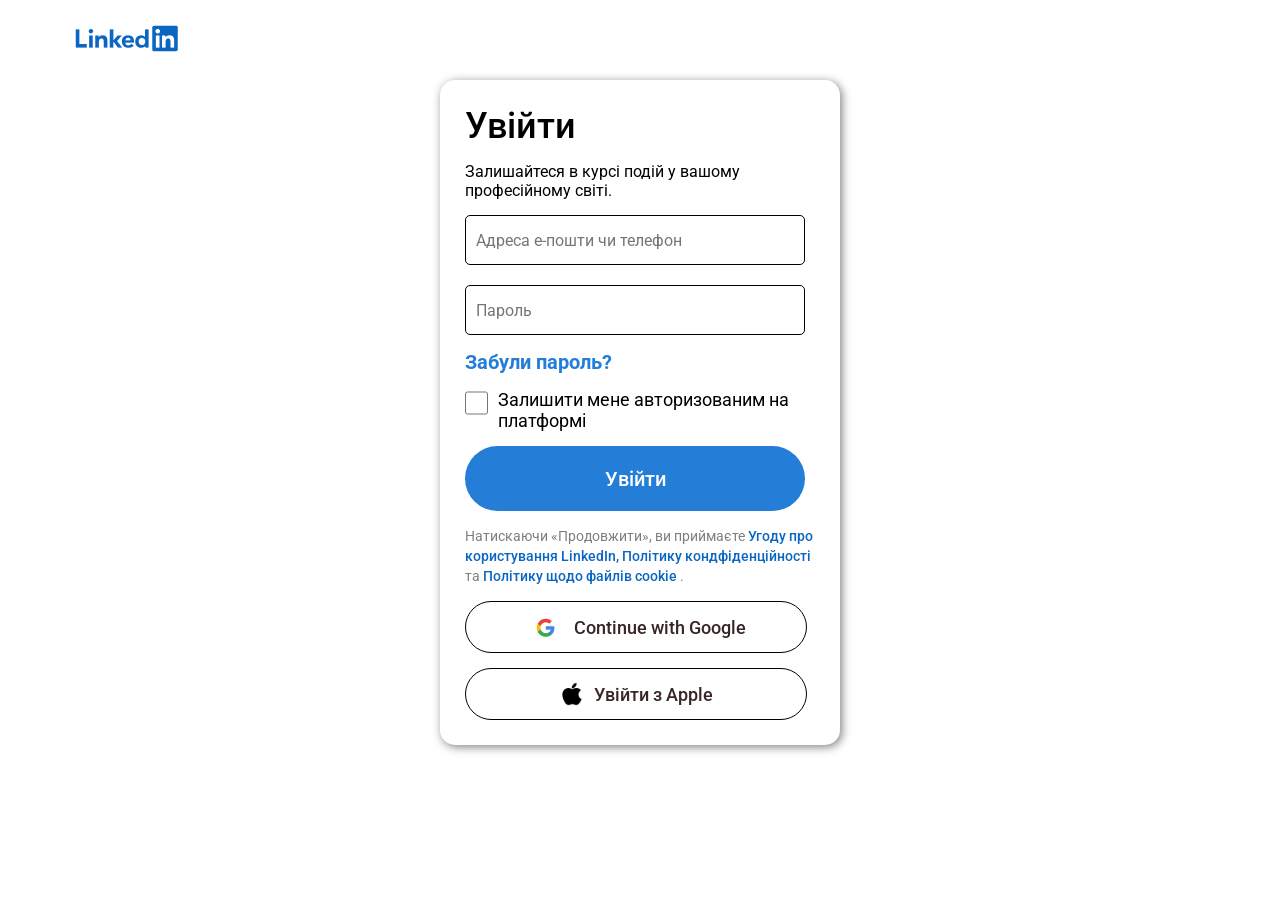
==== registration-form.html @ 9e6a4db7 "first iteration" ====
<!DOCTYPE html>
<html lang="en">
<head>
  <meta charset="UTF-8">
  <meta name="viewport" content="width=device-width, initial-scale=1.0">
  <title>Document</title>
  <link rel="stylesheet" href="registration-styles.css">
  <link rel="preconnect" href="https://fonts.googleapis.com">
  <link rel="preconnect" href="https://fonts.gstatic.com" crossorigin>
  <link href="https://fonts.googleapis.com/css2?family=Roboto:ital,wght@0,100;0,300;0,400;0,500;0,700;0,900;1,100;1,300;1,400;1,500;1,700;1,900&display=swap" rel="stylesheet">
</head>
<body>
  <header class="header-wrap">
    <a class="header-logo">
      <img src="/images/header-logo.png" alt="logo_linked_in">
    </a>
  </header>
  <section class="user-card">
    <h1>Увійти</h1>
    <p class="stay-in-actual-actions">Залишайтеся в курсі подій у вашому професійному світі.</p>
    <form action="" class="form">
      <input type="email" id="email" placeholder="Адреса е-пошти чи телефон"><br>
      <input type="password" id="password" placeholder="Пароль">
    </form>
    <a href="#" class="forget-password">Забули пароль?</a>
    <div class="autorised">
      <input type="checkbox" name="checkbox" id="saved-in-system">
      <p>
        Залишити мене авторизованим на платформі
      </p>
    </div>
    <a href="#" class="come-in">
      <button type="submit">
        Увійти
      </button>
    </a>
    <p class="continue-policy">
      Натискаючи «Продовжити», ви приймаєте
      <a class="use" href="#">
        Угоду про користування LinkedIn,
      </a>
      <a class="policy" href="#">
        Політику кондфіденційності
      </a>
      та
      <a class="cookie" href="#">
        Політику щодо файлів cookie
      </a>
      .
    </p>
    <a href="#" class="google">
      <button>
        <img src="/images/google-logo.png" alt="">
        Continue with Google
      </button>
    </a>
    <a href="#" class="apple">
      <button>
        <img src="/images/apple-logo.png" alt="">
        Увійти з Apple
      </button>
    </a>
  </section>
</body>
</html>
---- registration-styles.css ----
:root {
  --main-content: 1130px;
}

body {
  max-width: 1920px;
  margin: 0;
  padding: 0;
  font-family: Roboto;
}

p, h1 {
  margin: 0;
}

h1 {
  font-size: 36px;
  font-weight: 500;
}

input, textarea, select, button {
  border: none;
  margin: 0;
  padding: 0;
  font: inherit;
  color: inherit;
  background: none;
}

button {
  all: unset;
  cursor: pointer;
}

.header-wrap {
  width: var(--main-content);
  height: 80px;
  margin: 0 auto;
  display: flex;
  justify-content: flex-start;
  align-items: center;
}

.user-card {
  display: flex;
  flex-direction: column;
  width: 400px;
  margin: 0 auto;

  padding: 25px;
  border-radius: 15px;
  gap: 15px;
  box-sizing: border-box;
  box-shadow: 2px 2px 10px rgba(0, 0, 0, 0.5);
}

.autorised {
  display: flex;
  gap: 10px;
  box-sizing: border-box;
}

.autorised p {
  font-size: 18px;
  font-weight: 400;
}

#saved-in-system {
  width: 28px;
  height: 28px;
}

.google button,
.apple button {
  width: 340px;
  height: 50px;
  display: flex;
  justify-content: center;
  align-items: center;
  gap: 10px;
  background-color: #ffffff;
  border-radius: 50px;
  color: rgb(56, 38, 38);
  border: 1px solid black;
}

.apple button img {
  width: 24px;
}

.come-in {
  width: 340px;
  height: 50px;
  display: flex;
  justify-content: center;
  align-items: center;
  border-radius: 50px;
  text-decoration: none;
  font-size: 20px;
  font-weight: 500;
  background-color: #247ed8;
  height: 65px;
  color: #ffffff;
}

.come-in:hover {
  background-color: #174777;
}

.google,
.apple {
  text-decoration: none;
  font-weight: 500;
  font-size: 18px;
}

.google button:hover,
.apple button:hover {
  background-color:  rgb(236, 235, 235);
}

#email,
#password {
  width: 340px;
  height: 50px;
  border: 1px solid black;
  padding: 10px;
  box-sizing: border-box;
  border-radius: 5px;
}

#password {
  margin-top: 20px;
}

.forget-password {
  text-decoration: none;
  font-size: 20px;
  font-weight: 700;
  color: #247ed8;
}

.stay-in-actual-actions {
  font-size: 16px;
  font-weight: 400;
}

.continue-policy {
  font-size: 14px;
  font-weight: 400;
  line-height: 20px;
  color: rgba(0, 0, 0, 0.5);
  margin: 0;
}

.continue-policy a {
  text-decoration: none;
  font-size: 14px;
  line-height: 20px;
  font-weight: 500;
  color: #0A66C2;
}
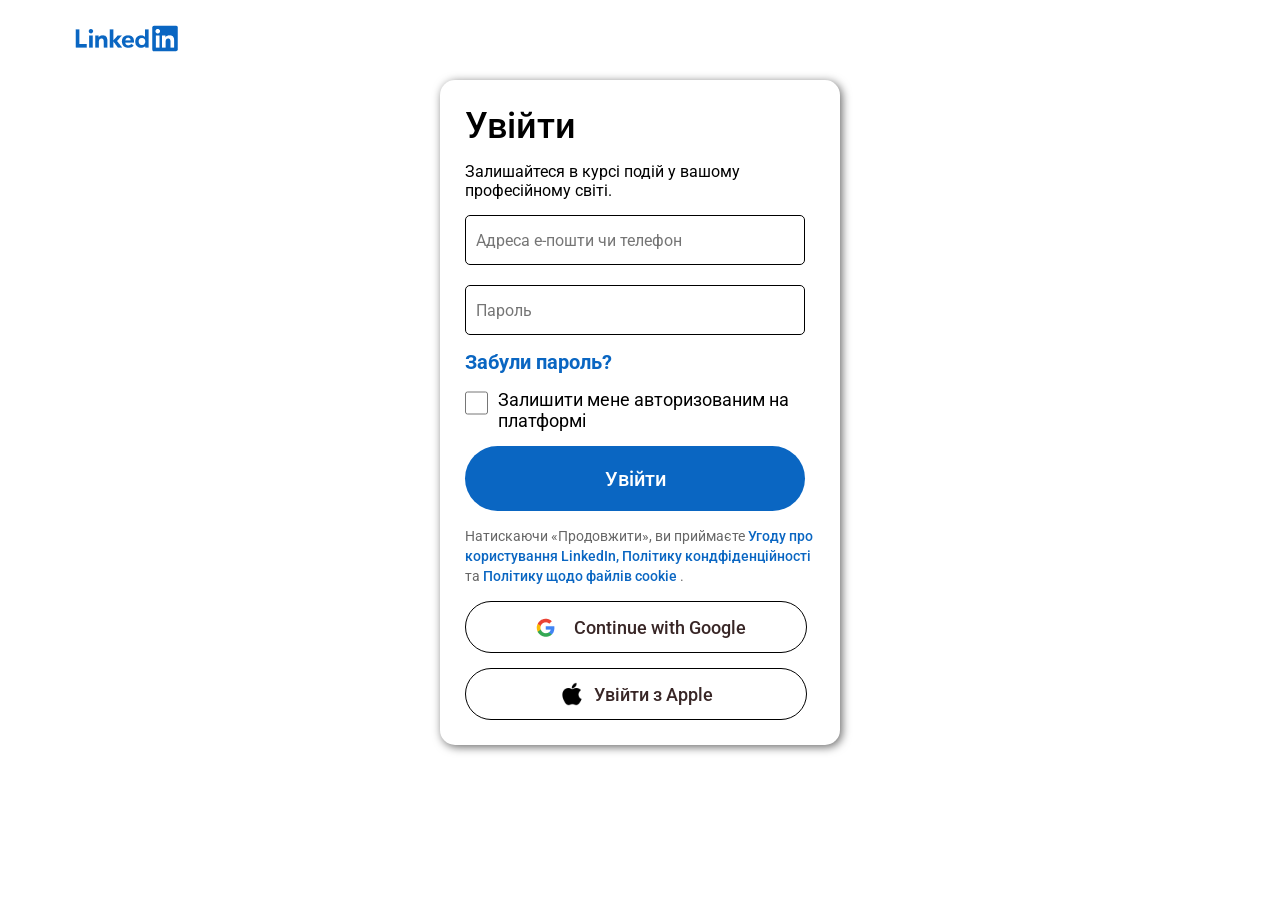
==== commit 38125da9: "five iteration" ====
--- a/registration-form.html
+++ b/registration-form.html
@@ -11,16 +11,16 @@
 </head>
 <body>
   <header class="header-wrap">
-    <a class="header-logo">
+    <a href="#" class="header__logo">
       <img src="/images/header-logo.png" alt="logo_linked_in">
     </a>
   </header>
   <section class="user-card">
     <h1>Увійти</h1>
     <p class="stay-in-actual-actions">Залишайтеся в курсі подій у вашому професійному світі.</p>
-    <form action="" class="form">
-      <input type="email" id="email" placeholder="Адреса е-пошти чи телефон"><br>
-      <input type="password" id="password" placeholder="Пароль">
+    <form action="" class="form" id="myForm">
+      <input type="email" value="" id="email" placeholder="Адреса е-пошти чи телефон"><br>
+      <input type="password" value="" id="password" placeholder="Пароль">
     </form>
     <a href="#" class="forget-password">Забули пароль?</a>
     <div class="autorised">
@@ -29,8 +29,8 @@
         Залишити мене авторизованим на платформі
       </p>
     </div>
-    <a href="#" class="come-in">
-      <button type="submit">
+    <a href="" class="come-in" id="submit-button" onclick="saveDataFunction()">
+      <button type="button" >
         Увійти
       </button>
     </a>
@@ -61,5 +61,7 @@
       </button>
     </a>
   </section>
+
+  <script src="main.js"></script>
 </body>
 </html>
--- a/registration-styles.css
+++ b/registration-styles.css
@@ -1,5 +1,10 @@
 :root {
-  --main-content: 1130px;
+  --main-content-width: 1130px;
+  --main-color: #0A66C2;
+  --main-text-color: rgba(0, 0, 0, 0.6);
+  --subscribe-button-hover: rgb(236, 235, 235);
+  --login-button-hover: rgb(235, 246, 255);
+  --google-button-hover: #5fa1e2;
 }
 
 body {
@@ -33,7 +38,7 @@
 }
 
 .header-wrap {
-  width: var(--main-content);
+  width: var(--main-content-width);
   height: 80px;
   margin: 0 auto;
   display: flex;
@@ -51,7 +56,7 @@
   border-radius: 15px;
   gap: 15px;
   box-sizing: border-box;
-  box-shadow: 2px 2px 10px rgba(0, 0, 0, 0.5);
+  box-shadow: 2px 2px 10px var(--main-text-color);
 }
 
 .autorised {
@@ -98,7 +103,7 @@
   text-decoration: none;
   font-size: 20px;
   font-weight: 500;
-  background-color: #247ed8;
+  background-color: var(--main-color);
   height: 65px;
   color: #ffffff;
 }
@@ -116,7 +121,7 @@
 
 .google button:hover,
 .apple button:hover {
-  background-color:  rgb(236, 235, 235);
+  background-color:  var(--subscribe-button-hover);
 }
 
 #email,
@@ -137,7 +142,7 @@
   text-decoration: none;
   font-size: 20px;
   font-weight: 700;
-  color: #247ed8;
+  color: var(--main-color);
 }
 
 .stay-in-actual-actions {
@@ -149,7 +154,7 @@
   font-size: 14px;
   font-weight: 400;
   line-height: 20px;
-  color: rgba(0, 0, 0, 0.5);
+  color: var(--main-text-color);
   margin: 0;
 }
 
@@ -158,5 +163,9 @@
   font-size: 14px;
   line-height: 20px;
   font-weight: 500;
-  color: #0A66C2;
+  color: var(--main-color);
+}
+
+.continue-policy a {
+  text-decoration: none;
 }
